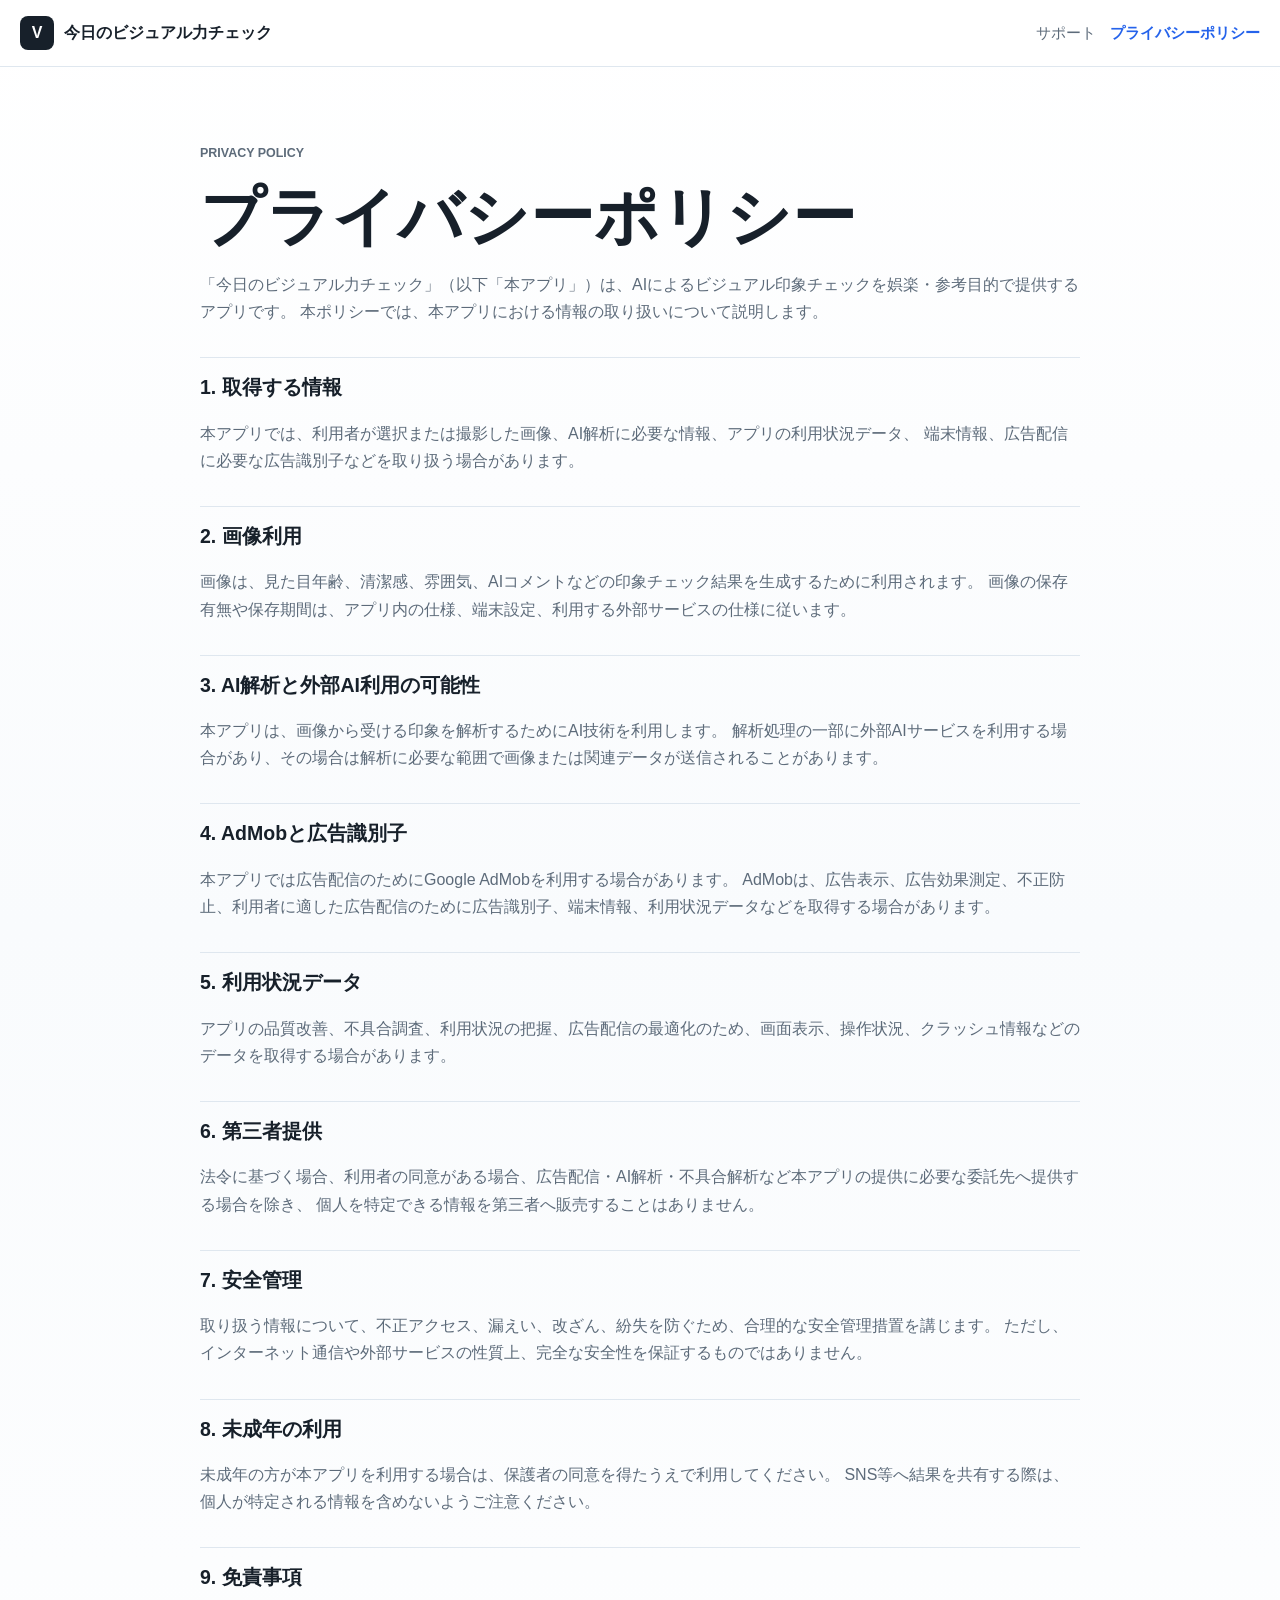
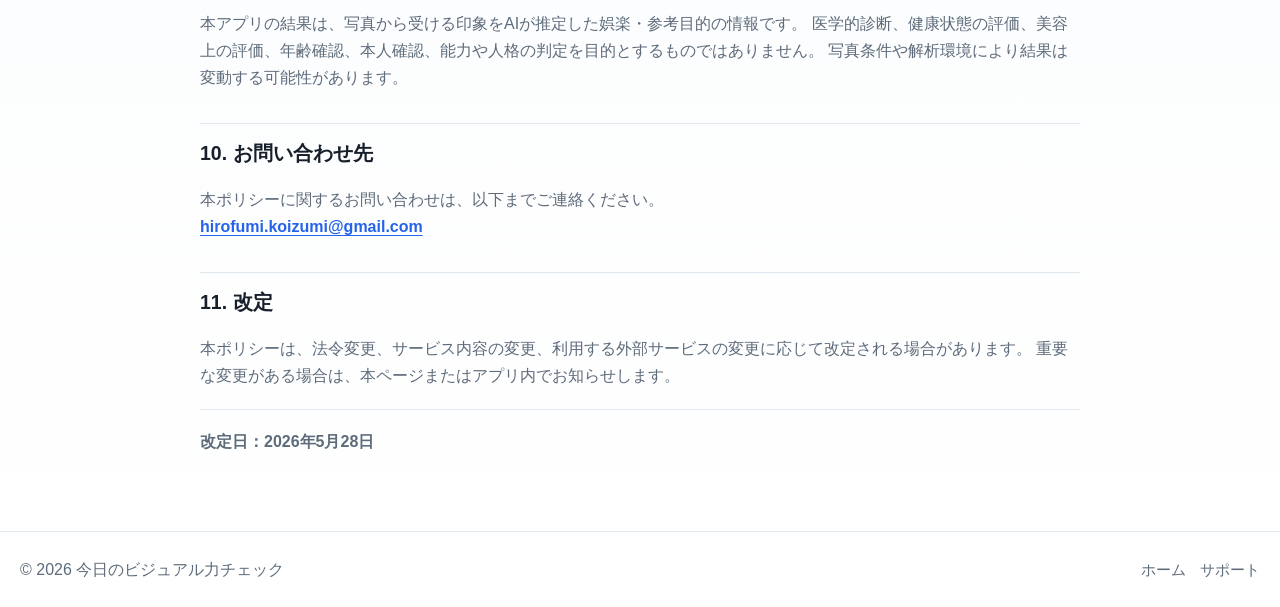
==== privacy-policy.html @ c647a95f "Add files via upload" ====
<!doctype html>
<html lang="ja">
<head>
  <meta charset="utf-8">
  <meta name="viewport" content="width=device-width, initial-scale=1, viewport-fit=cover">
  <title>プライバシーポリシー | 今日のビジュアル力チェック</title>
  <meta name="description" content="今日のビジュアル力チェックのプライバシーポリシー。画像利用、AI解析、AdMob、広告識別子、利用状況データ等の取り扱いを説明します。">
  <meta name="robots" content="index,follow">
  <meta property="og:title" content="プライバシーポリシー | 今日のビジュアル力チェック">
  <meta property="og:description" content="画像利用、AI解析、広告、第三者提供、安全管理などの取り扱いについて。">
  <meta property="og:type" content="website">
  <meta property="og:locale" content="ja_JP">
  <meta name="theme-color" content="#ffffff">
  <link rel="icon" href="./favicon.ico">
  <link rel="stylesheet" href="./styles.css">
</head>
<body>
  <header class="site-header">
    <a class="brand" href="./index.html">
      <span class="brand-mark" aria-hidden="true">V</span>
      <span>今日のビジュアル力チェック</span>
    </a>
    <nav class="site-nav" aria-label="主要ナビゲーション">
      <a href="./support.html">サポート</a>
      <a href="./privacy-policy.html" aria-current="page">プライバシーポリシー</a>
    </nav>
  </header>

  <main class="content-page">
    <article class="policy">
      <p class="eyebrow">Privacy Policy</p>
      <h1>プライバシーポリシー</h1>
      <p>
        「今日のビジュアル力チェック」（以下「本アプリ」）は、AIによるビジュアル印象チェックを娯楽・参考目的で提供するアプリです。
        本ポリシーでは、本アプリにおける情報の取り扱いについて説明します。
      </p>

      <h2>1. 取得する情報</h2>
      <p>
        本アプリでは、利用者が選択または撮影した画像、AI解析に必要な情報、アプリの利用状況データ、
        端末情報、広告配信に必要な広告識別子などを取り扱う場合があります。
      </p>

      <h2>2. 画像利用</h2>
      <p>
        画像は、見た目年齢、清潔感、雰囲気、AIコメントなどの印象チェック結果を生成するために利用されます。
        画像の保存有無や保存期間は、アプリ内の仕様、端末設定、利用する外部サービスの仕様に従います。
      </p>

      <h2>3. AI解析と外部AI利用の可能性</h2>
      <p>
        本アプリは、画像から受ける印象を解析するためにAI技術を利用します。
        解析処理の一部に外部AIサービスを利用する場合があり、その場合は解析に必要な範囲で画像または関連データが送信されることがあります。
      </p>

      <h2>4. AdMobと広告識別子</h2>
      <p>
        本アプリでは広告配信のためにGoogle AdMobを利用する場合があります。
        AdMobは、広告表示、広告効果測定、不正防止、利用者に適した広告配信のために広告識別子、端末情報、利用状況データなどを取得する場合があります。
      </p>

      <h2>5. 利用状況データ</h2>
      <p>
        アプリの品質改善、不具合調査、利用状況の把握、広告配信の最適化のため、画面表示、操作状況、クラッシュ情報などのデータを取得する場合があります。
      </p>

      <h2>6. 第三者提供</h2>
      <p>
        法令に基づく場合、利用者の同意がある場合、広告配信・AI解析・不具合解析など本アプリの提供に必要な委託先へ提供する場合を除き、
        個人を特定できる情報を第三者へ販売することはありません。
      </p>

      <h2>7. 安全管理</h2>
      <p>
        取り扱う情報について、不正アクセス、漏えい、改ざん、紛失を防ぐため、合理的な安全管理措置を講じます。
        ただし、インターネット通信や外部サービスの性質上、完全な安全性を保証するものではありません。
      </p>

      <h2>8. 未成年の利用</h2>
      <p>
        未成年の方が本アプリを利用する場合は、保護者の同意を得たうえで利用してください。
        SNS等へ結果を共有する際は、個人が特定される情報を含めないようご注意ください。
      </p>

      <h2>9. 免責事項</h2>
      <p>
        本アプリの結果は、写真から受ける印象をAIが推定した娯楽・参考目的の情報です。
        医学的診断、健康状態の評価、美容上の評価、年齢確認、本人確認、能力や人格の判定を目的とするものではありません。
        写真条件や解析環境により結果は変動する可能性があります。
      </p>

      <h2>10. お問い合わせ先</h2>
      <p>
        本ポリシーに関するお問い合わせは、以下までご連絡ください。<br>
        <a href="mailto:hirofumi.koizumi@gmail.com">hirofumi.koizumi@gmail.com</a>
      </p>

      <h2>11. 改定</h2>
      <p>
        本ポリシーは、法令変更、サービス内容の変更、利用する外部サービスの変更に応じて改定される場合があります。
        重要な変更がある場合は、本ページまたはアプリ内でお知らせします。
      </p>

      <p class="updated">改定日：2026年5月28日</p>
    </article>
  </main>

  <footer class="site-footer">
    <p>&copy; 2026 今日のビジュアル力チェック</p>
    <nav aria-label="フッターナビゲーション">
      <a href="./index.html">ホーム</a>
      <a href="./support.html">サポート</a>
    </nav>
  </footer>
</body>
</html>
---- styles.css ----
:root {
  color-scheme: light;
  --bg: #ffffff;
  --surface: #f7f9fb;
  --surface-strong: #eef3f8;
  --text: #17202a;
  --muted: #5d6b7a;
  --line: #dfe7ef;
  --primary: #2563eb;
  --primary-dark: #1d4ed8;
  --accent: #10b981;
  --shadow: 0 18px 50px rgba(20, 33, 61, 0.12);
}

* {
  box-sizing: border-box;
}

html {
  min-width: 320px;
  font-family: -apple-system, BlinkMacSystemFont, "Segoe UI", "Hiragino Sans", "Yu Gothic", Meiryo, sans-serif;
  background: var(--bg);
  color: var(--text);
  line-height: 1.7;
}

body {
  margin: 0;
  background:
    linear-gradient(180deg, #ffffff 0%, #f9fbfd 42%, #ffffff 100%);
  letter-spacing: 0;
}

a {
  color: inherit;
  text-decoration: none;
}

a:hover {
  color: var(--primary);
}

.site-header {
  position: sticky;
  top: 0;
  z-index: 10;
  display: flex;
  align-items: center;
  justify-content: space-between;
  gap: 24px;
  padding: 16px max(20px, env(safe-area-inset-left)) 16px max(20px, env(safe-area-inset-right));
  background: rgba(255, 255, 255, 0.92);
  border-bottom: 1px solid var(--line);
  backdrop-filter: blur(14px);
}

.brand {
  display: inline-flex;
  align-items: center;
  gap: 10px;
  min-width: 0;
  font-weight: 800;
}

.brand-mark {
  display: inline-grid;
  width: 34px;
  height: 34px;
  place-items: center;
  flex: 0 0 auto;
  border-radius: 8px;
  background: var(--text);
  color: #ffffff;
  font-weight: 900;
}

.site-nav,
.site-footer nav {
  display: flex;
  flex-wrap: wrap;
  align-items: center;
  justify-content: flex-end;
  gap: 14px;
  color: var(--muted);
  font-size: 0.94rem;
}

.site-nav a[aria-current="page"] {
  color: var(--primary);
  font-weight: 700;
}

.hero {
  display: grid;
  grid-template-columns: minmax(0, 1.04fr) minmax(300px, 0.72fr);
  gap: clamp(32px, 6vw, 82px);
  align-items: center;
  max-width: 1120px;
  min-height: calc(100svh - 76px);
  margin: 0 auto;
  padding: clamp(48px, 8vw, 94px) 20px;
}

.eyebrow {
  margin: 0 0 10px;
  color: var(--primary);
  font-size: 0.78rem;
  font-weight: 800;
  letter-spacing: 0;
  text-transform: uppercase;
}

h1,
h2,
h3,
p {
  overflow-wrap: anywhere;
}

h1 {
  margin: 0;
  max-width: 740px;
  font-size: clamp(2.35rem, 7vw, 5.8rem);
  line-height: 1.04;
  letter-spacing: 0;
}

h2 {
  margin: 0;
  font-size: clamp(1.65rem, 3.5vw, 2.45rem);
  line-height: 1.2;
}

h3 {
  margin: 0 0 10px;
  font-size: 1.08rem;
  line-height: 1.35;
}

.lead {
  max-width: 700px;
  margin: 22px 0 0;
  color: var(--muted);
  font-size: 1.08rem;
}

.lead.compact {
  max-width: 780px;
  margin-bottom: 26px;
}

.hero-actions {
  display: flex;
  flex-wrap: wrap;
  gap: 12px;
  margin-top: 30px;
}

.button {
  display: inline-flex;
  align-items: center;
  justify-content: center;
  min-height: 48px;
  padding: 0 18px;
  border: 1px solid var(--line);
  border-radius: 8px;
  font-weight: 800;
}

.button.primary {
  border-color: var(--primary);
  background: var(--primary);
  color: #ffffff;
}

.button.primary:hover {
  background: var(--primary-dark);
  color: #ffffff;
}

.button.secondary {
  background: #ffffff;
  color: var(--text);
}

.app-preview {
  display: flex;
  justify-content: center;
}

.phone-frame {
  width: min(100%, 360px);
  aspect-ratio: 9 / 18.5;
  padding: 16px;
  border: 1px solid #d8e1eb;
  border-radius: 34px;
  background: #111827;
  box-shadow: var(--shadow);
}

.phone-top {
  width: 96px;
  height: 6px;
  margin: 0 auto 18px;
  border-radius: 999px;
  background: #374151;
}

.result-card {
  display: flex;
  min-height: calc(100% - 24px);
  flex-direction: column;
  gap: 16px;
  padding: 24px;
  border-radius: 22px;
  background: #ffffff;
}

.result-label {
  margin: 0;
  color: var(--accent);
  font-size: 0.78rem;
  font-weight: 900;
  text-transform: uppercase;
}

.result-card h2 {
  font-size: clamp(1.7rem, 8vw, 2.6rem);
}

.result-card dl {
  display: grid;
  gap: 12px;
  margin: 0;
}

.result-card div {
  padding: 12px;
  border-radius: 8px;
  background: var(--surface);
}

.result-card dt {
  color: var(--muted);
  font-size: 0.8rem;
  font-weight: 800;
}

.result-card dd {
  margin: 4px 0 0;
  font-weight: 800;
}

.result-card button {
  min-height: 48px;
  margin-top: auto;
  border: 0;
  border-radius: 8px;
  background: var(--text);
  color: #ffffff;
  font: inherit;
  font-weight: 800;
}

.section {
  max-width: 1120px;
  margin: 0 auto;
  padding: 34px 20px 78px;
}

.section-heading {
  margin-bottom: 24px;
}

.feature-grid {
  display: grid;
  grid-template-columns: repeat(3, minmax(0, 1fr));
  gap: 16px;
}

.feature-card {
  min-height: 170px;
  padding: 22px;
  border: 1px solid var(--line);
  border-radius: 8px;
  background: #ffffff;
}

.feature-card p,
.notice p,
.policy p,
.faq p {
  margin: 0;
  color: var(--muted);
}

.notice {
  max-width: 1120px;
  margin: 0 auto 72px;
  padding: 30px 20px;
  border-top: 1px solid var(--line);
  border-bottom: 1px solid var(--line);
}

.notice h2 {
  margin-bottom: 12px;
}

.content-page {
  max-width: 920px;
  margin: 0 auto;
  padding: clamp(42px, 7vw, 76px) 20px 76px;
}

.policy,
.faq {
  display: grid;
  gap: 20px;
}

.policy h1,
.faq h1 {
  font-size: clamp(2.05rem, 6vw, 4rem);
}

.policy h2 {
  margin-top: 12px;
  padding-top: 18px;
  border-top: 1px solid var(--line);
  font-size: 1.22rem;
}

.policy a,
.faq a {
  color: var(--primary);
  font-weight: 800;
  text-decoration: underline;
  text-underline-offset: 3px;
}

.updated {
  padding-top: 18px;
  border-top: 1px solid var(--line);
  font-weight: 800;
}

details {
  border: 1px solid var(--line);
  border-radius: 8px;
  background: #ffffff;
}

summary {
  cursor: pointer;
  padding: 18px 20px;
  color: var(--text);
  font-weight: 900;
}

details p {
  padding: 0 20px 20px;
}

.site-footer {
  display: flex;
  align-items: center;
  justify-content: space-between;
  gap: 18px;
  padding: 24px max(20px, env(safe-area-inset-left)) calc(24px + env(safe-area-inset-bottom)) max(20px, env(safe-area-inset-right));
  border-top: 1px solid var(--line);
  color: var(--muted);
}

.site-footer p {
  margin: 0;
}

@media (max-width: 820px) {
  .site-header,
  .site-footer {
    align-items: flex-start;
    flex-direction: column;
  }

  .site-nav,
  .site-footer nav {
    justify-content: flex-start;
  }

  .hero {
    grid-template-columns: 1fr;
    min-height: auto;
    padding-top: 44px;
  }

  .feature-grid {
    grid-template-columns: 1fr 1fr;
  }
}

@media (max-width: 560px) {
  .brand {
    font-size: 0.95rem;
  }

  .site-nav {
    width: 100%;
  }

  .hero-actions,
  .button {
    width: 100%;
  }

  .feature-grid {
    grid-template-columns: 1fr;
  }

  .feature-card {
    min-height: auto;
  }
}
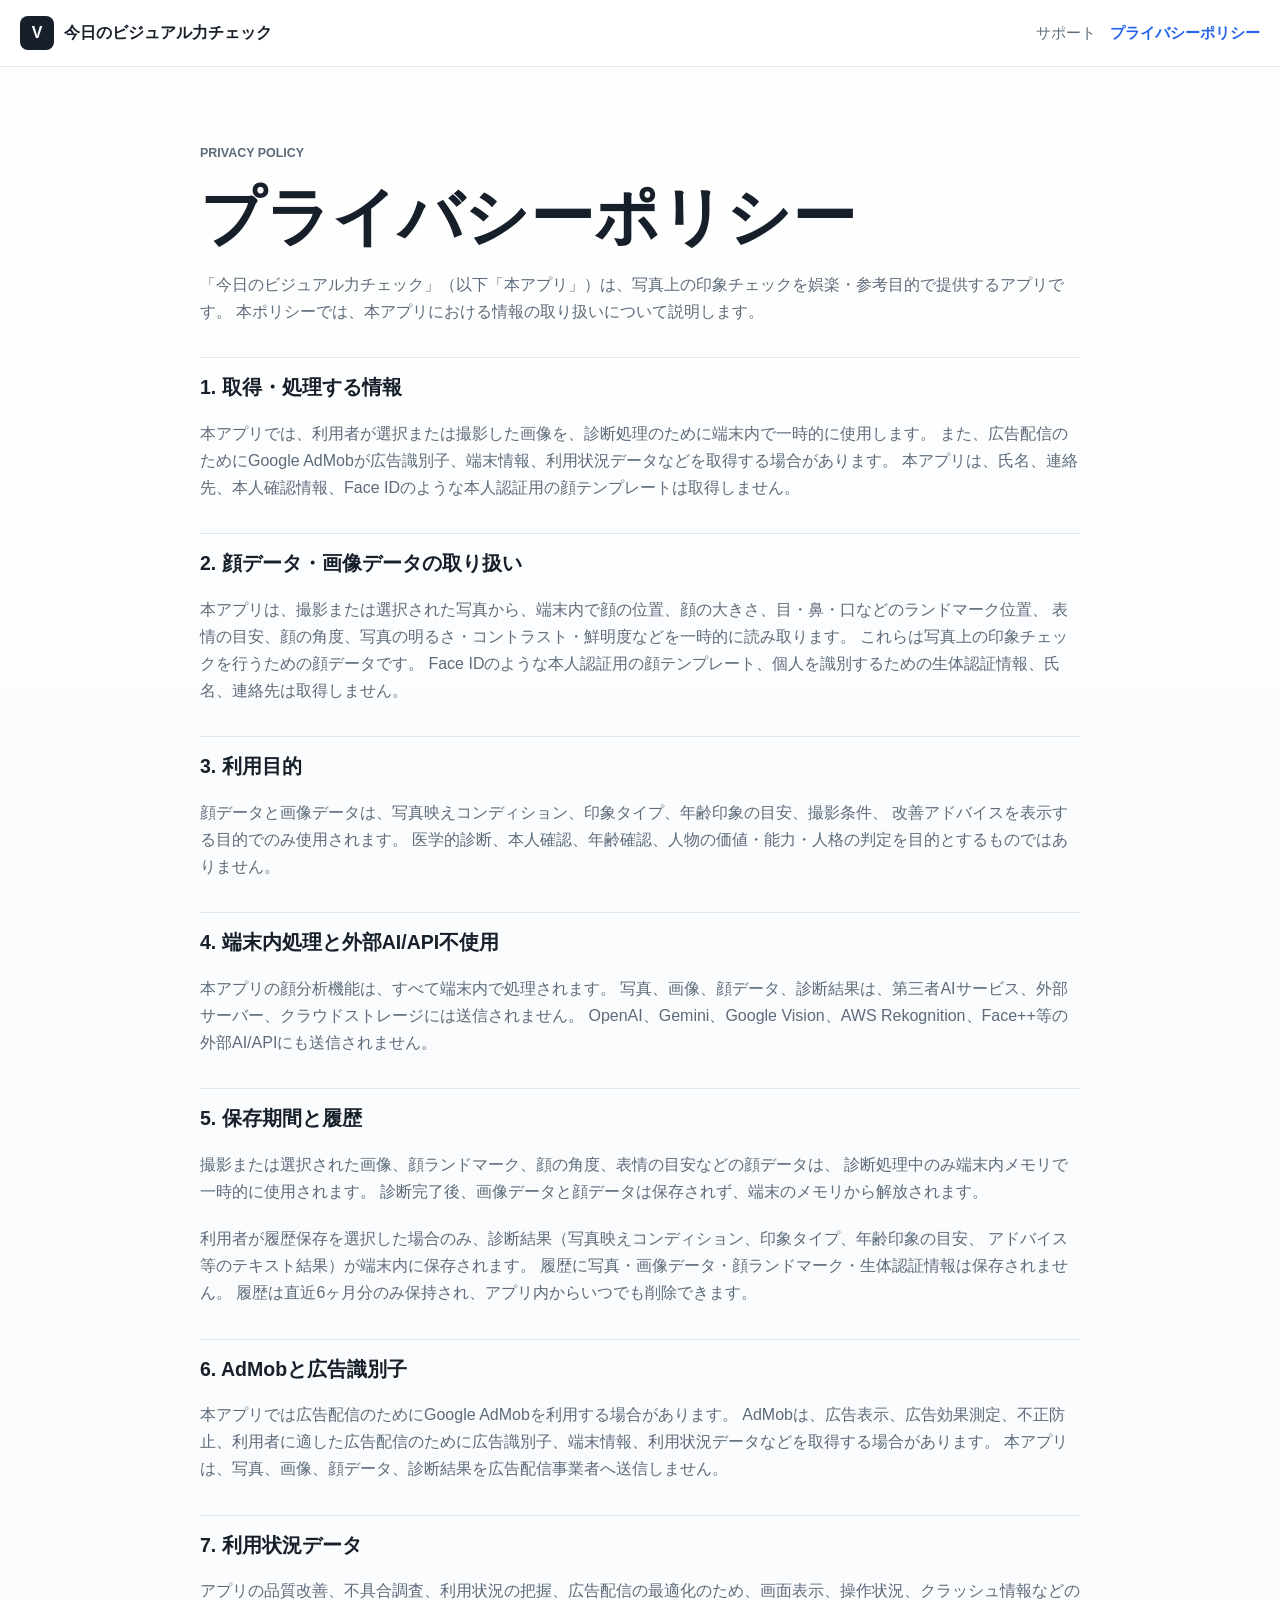
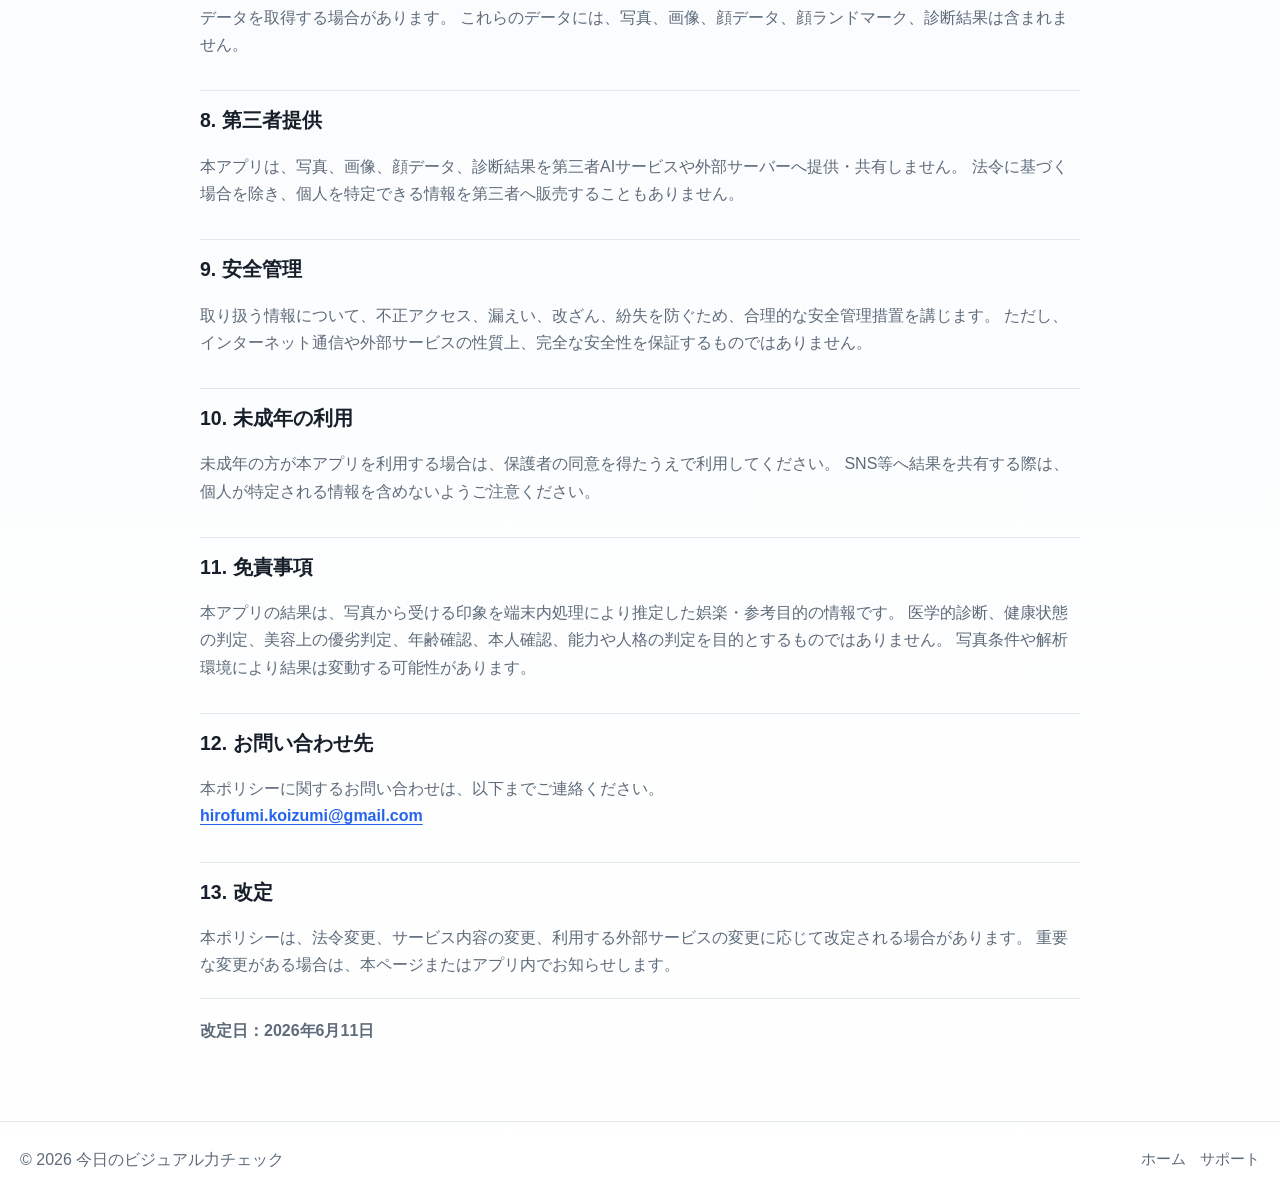
==== commit 2dde124f: "Update privacy policy for face data handling" ====
--- a/privacy-policy.html
+++ b/privacy-policy.html
@@ -4,10 +4,10 @@
   <meta charset="utf-8">
   <meta name="viewport" content="width=device-width, initial-scale=1, viewport-fit=cover">
   <title>プライバシーポリシー | 今日のビジュアル力チェック</title>
-  <meta name="description" content="今日のビジュアル力チェックのプライバシーポリシー。画像利用、AI解析、AdMob、広告識別子、利用状況データ等の取り扱いを説明します。">
+  <meta name="description" content="今日のビジュアル力チェックのプライバシーポリシー。顔データ、画像、端末内処理、AdMob、保存期間、第三者提供等の取り扱いを説明します。">
   <meta name="robots" content="index,follow">
   <meta property="og:title" content="プライバシーポリシー | 今日のビジュアル力チェック">
-  <meta property="og:description" content="画像利用、AI解析、広告、第三者提供、安全管理などの取り扱いについて。">
+  <meta property="og:description" content="顔データ、画像、端末内処理、広告、第三者提供、安全管理などの取り扱いについて。">
   <meta property="og:type" content="website">
   <meta property="og:locale" content="ja_JP">
   <meta name="theme-color" content="#ffffff">
@@ -31,77 +31,103 @@
       <p class="eyebrow">Privacy Policy</p>
       <h1>プライバシーポリシー</h1>
       <p>
-        「今日のビジュアル力チェック」（以下「本アプリ」）は、AIによるビジュアル印象チェックを娯楽・参考目的で提供するアプリです。
+        「今日のビジュアル力チェック」（以下「本アプリ」）は、写真上の印象チェックを娯楽・参考目的で提供するアプリです。
         本ポリシーでは、本アプリにおける情報の取り扱いについて説明します。
       </p>
 
-      <h2>1. 取得する情報</h2>
+      <h2>1. 取得・処理する情報</h2>
       <p>
-        本アプリでは、利用者が選択または撮影した画像、AI解析に必要な情報、アプリの利用状況データ、
-        端末情報、広告配信に必要な広告識別子などを取り扱う場合があります。
+        本アプリでは、利用者が選択または撮影した画像を、診断処理のために端末内で一時的に使用します。
+        また、広告配信のためにGoogle AdMobが広告識別子、端末情報、利用状況データなどを取得する場合があります。
+        本アプリは、氏名、連絡先、本人確認情報、Face IDのような本人認証用の顔テンプレートは取得しません。
       </p>
 
-      <h2>2. 画像利用</h2>
+      <h2>2. 顔データ・画像データの取り扱い</h2>
       <p>
-        画像は、見た目年齢、清潔感、雰囲気、AIコメントなどの印象チェック結果を生成するために利用されます。
-        画像の保存有無や保存期間は、アプリ内の仕様、端末設定、利用する外部サービスの仕様に従います。
+        本アプリは、撮影または選択された写真から、端末内で顔の位置、顔の大きさ、目・鼻・口などのランドマーク位置、
+        表情の目安、顔の角度、写真の明るさ・コントラスト・鮮明度などを一時的に読み取ります。
+        これらは写真上の印象チェックを行うための顔データです。
+        Face IDのような本人認証用の顔テンプレート、個人を識別するための生体認証情報、氏名、連絡先は取得しません。
       </p>
 
-      <h2>3. AI解析と外部AI利用の可能性</h2>
+      <h2>3. 利用目的</h2>
       <p>
-        本アプリは、画像から受ける印象を解析するためにAI技術を利用します。
-        解析処理の一部に外部AIサービスを利用する場合があり、その場合は解析に必要な範囲で画像または関連データが送信されることがあります。
+        顔データと画像データは、写真映えコンディション、印象タイプ、年齢印象の目安、撮影条件、
+        改善アドバイスを表示する目的でのみ使用されます。
+        医学的診断、本人確認、年齢確認、人物の価値・能力・人格の判定を目的とするものではありません。
       </p>
 
-      <h2>4. AdMobと広告識別子</h2>
+      <h2>4. 端末内処理と外部AI/API不使用</h2>
+      <p>
+        本アプリの顔分析機能は、すべて端末内で処理されます。
+        写真、画像、顔データ、診断結果は、第三者AIサービス、外部サーバー、クラウドストレージには送信されません。
+        OpenAI、Gemini、Google Vision、AWS Rekognition、Face++等の外部AI/APIにも送信されません。
+      </p>
+
+      <h2>5. 保存期間と履歴</h2>
+      <p>
+        撮影または選択された画像、顔ランドマーク、顔の角度、表情の目安などの顔データは、
+        診断処理中のみ端末内メモリで一時的に使用されます。
+        診断完了後、画像データと顔データは保存されず、端末のメモリから解放されます。
+      </p>
+      <p>
+        利用者が履歴保存を選択した場合のみ、診断結果（写真映えコンディション、印象タイプ、年齢印象の目安、
+        アドバイス等のテキスト結果）が端末内に保存されます。
+        履歴に写真・画像データ・顔ランドマーク・生体認証情報は保存されません。
+        履歴は直近6ヶ月分のみ保持され、アプリ内からいつでも削除できます。
+      </p>
+
+      <h2>6. AdMobと広告識別子</h2>
       <p>
         本アプリでは広告配信のためにGoogle AdMobを利用する場合があります。
         AdMobは、広告表示、広告効果測定、不正防止、利用者に適した広告配信のために広告識別子、端末情報、利用状況データなどを取得する場合があります。
+        本アプリは、写真、画像、顔データ、診断結果を広告配信事業者へ送信しません。
       </p>
 
-      <h2>5. 利用状況データ</h2>
+      <h2>7. 利用状況データ</h2>
       <p>
         アプリの品質改善、不具合調査、利用状況の把握、広告配信の最適化のため、画面表示、操作状況、クラッシュ情報などのデータを取得する場合があります。
+        これらのデータには、写真、画像、顔データ、顔ランドマーク、診断結果は含まれません。
       </p>
 
-      <h2>6. 第三者提供</h2>
+      <h2>8. 第三者提供</h2>
       <p>
-        法令に基づく場合、利用者の同意がある場合、広告配信・AI解析・不具合解析など本アプリの提供に必要な委託先へ提供する場合を除き、
-        個人を特定できる情報を第三者へ販売することはありません。
+        本アプリは、写真、画像、顔データ、診断結果を第三者AIサービスや外部サーバーへ提供・共有しません。
+        法令に基づく場合を除き、個人を特定できる情報を第三者へ販売することもありません。
       </p>
 
-      <h2>7. 安全管理</h2>
+      <h2>9. 安全管理</h2>
       <p>
         取り扱う情報について、不正アクセス、漏えい、改ざん、紛失を防ぐため、合理的な安全管理措置を講じます。
         ただし、インターネット通信や外部サービスの性質上、完全な安全性を保証するものではありません。
       </p>
 
-      <h2>8. 未成年の利用</h2>
+      <h2>10. 未成年の利用</h2>
       <p>
         未成年の方が本アプリを利用する場合は、保護者の同意を得たうえで利用してください。
         SNS等へ結果を共有する際は、個人が特定される情報を含めないようご注意ください。
       </p>
 
-      <h2>9. 免責事項</h2>
+      <h2>11. 免責事項</h2>
       <p>
-        本アプリの結果は、写真から受ける印象をAIが推定した娯楽・参考目的の情報です。
-        医学的診断、健康状態の評価、美容上の評価、年齢確認、本人確認、能力や人格の判定を目的とするものではありません。
+        本アプリの結果は、写真から受ける印象を端末内処理により推定した娯楽・参考目的の情報です。
+        医学的診断、健康状態の判定、美容上の優劣判定、年齢確認、本人確認、能力や人格の判定を目的とするものではありません。
         写真条件や解析環境により結果は変動する可能性があります。
       </p>
 
-      <h2>10. お問い合わせ先</h2>
+      <h2>12. お問い合わせ先</h2>
       <p>
         本ポリシーに関するお問い合わせは、以下までご連絡ください。<br>
         <a href="mailto:hirofumi.koizumi@gmail.com">hirofumi.koizumi@gmail.com</a>
       </p>
 
-      <h2>11. 改定</h2>
+      <h2>13. 改定</h2>
       <p>
         本ポリシーは、法令変更、サービス内容の変更、利用する外部サービスの変更に応じて改定される場合があります。
         重要な変更がある場合は、本ページまたはアプリ内でお知らせします。
       </p>
 
-      <p class="updated">改定日：2026年5月28日</p>
+      <p class="updated">改定日：2026年6月11日</p>
     </article>
   </main>
 
